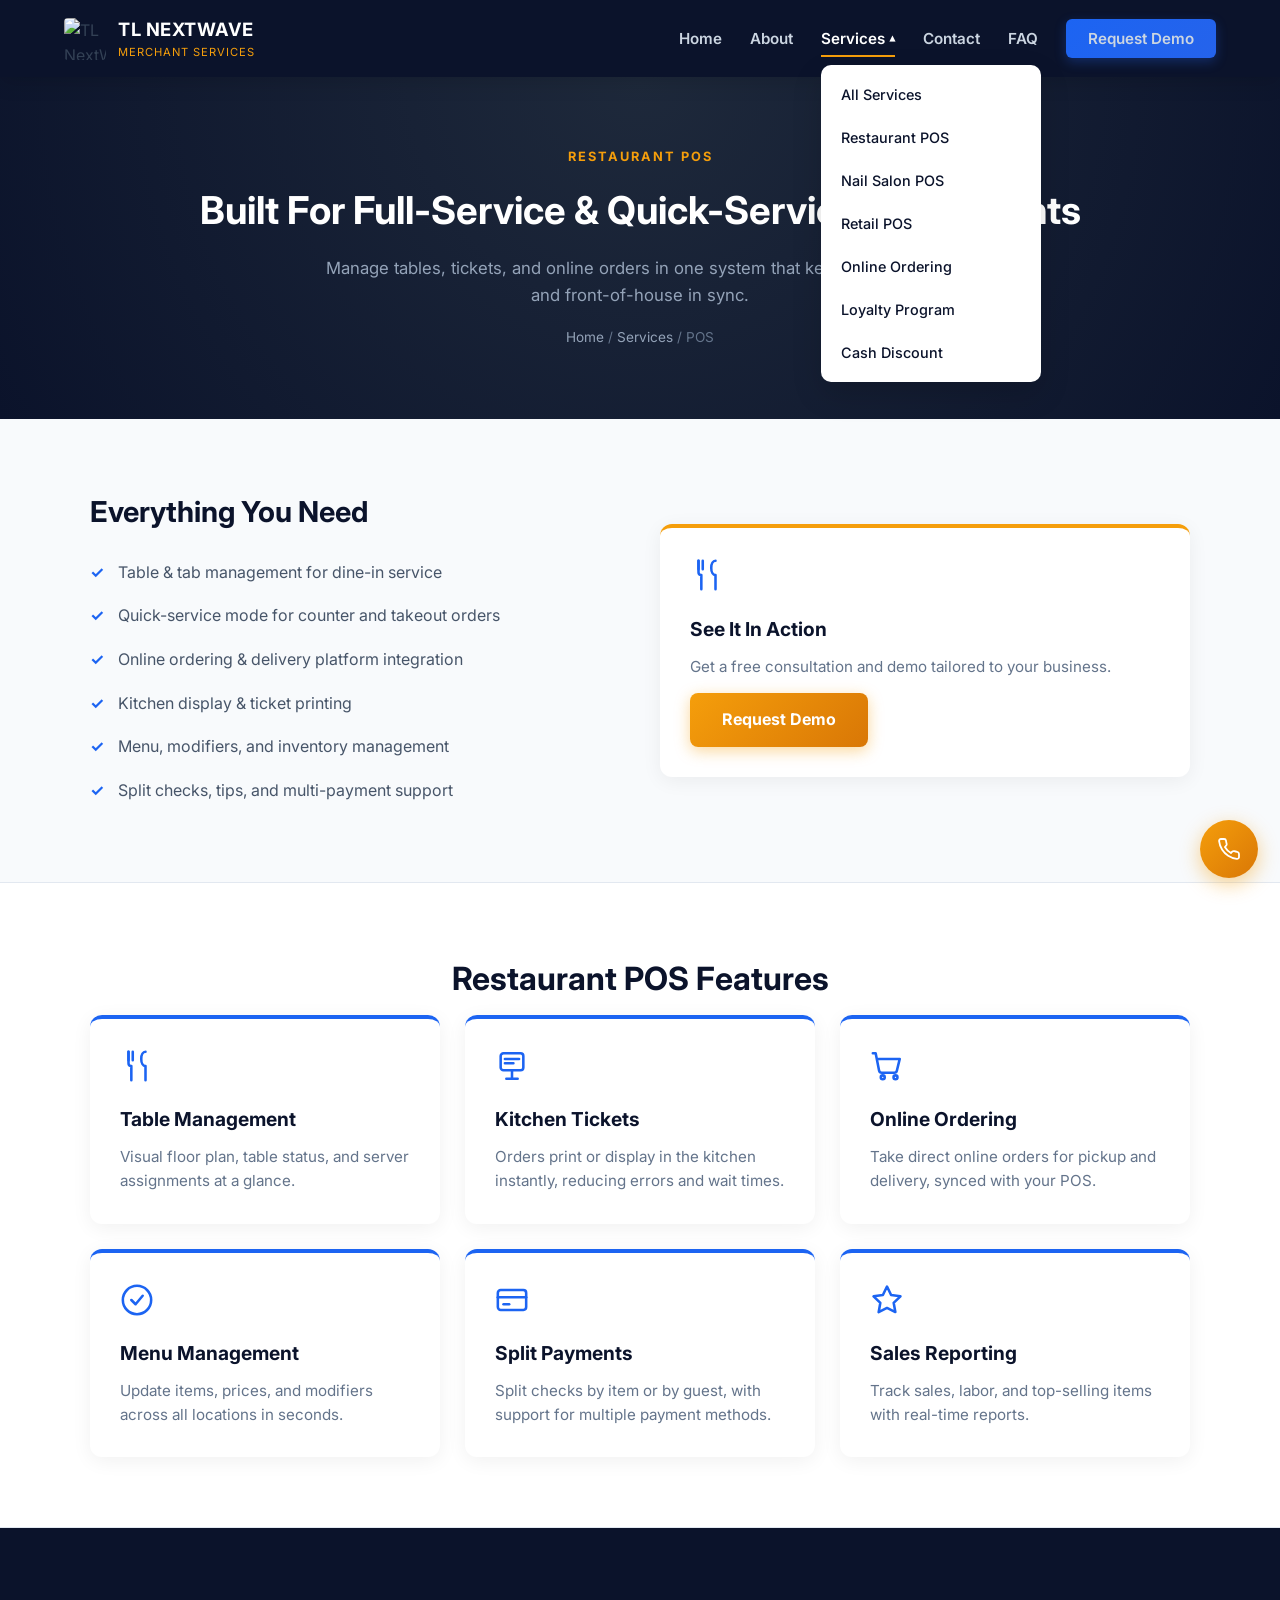
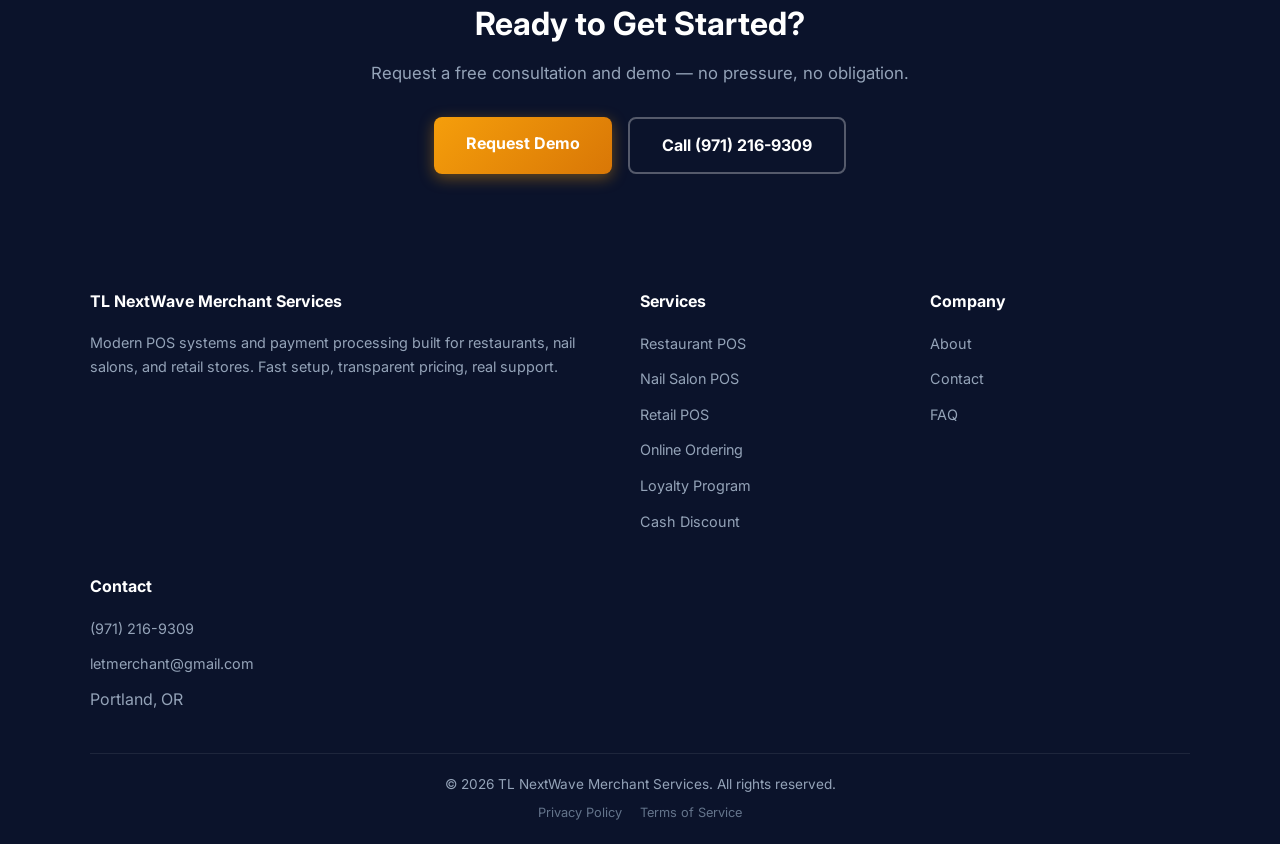
==== restaurant-pos.html @ 376841db "Add files via upload" ====
<!DOCTYPE html>
<html lang="en">
<head>
    <meta charset="UTF-8">
    <meta name="viewport" content="width=device-width, initial-scale=1.0">
    <title>Restaurant POS System | TL NextWave Merchant Services</title>
    <meta name="description" content="POS systems built for restaurants — table management, online ordering, kitchen tickets, and menu tools.">
    <link rel="canonical" href="https://www.tlnextwave.com/restaurant-pos.html">
    <meta property="og:title" content="Restaurant POS System | TL NextWave Merchant Services">
    <meta property="og:description" content="POS systems built for restaurants — table management, online ordering, kitchen tickets, and menu tools.">
    <meta property="og:type" content="website">
    <link rel="icon" href="icons/pos-terminal.svg" type="image/svg+xml">
    <link rel="preconnect" href="https://fonts.googleapis.com">
    <link href="https://fonts.googleapis.com/css2?family=Inter:wght@300;400;600;700&display=swap" rel="stylesheet">
    <link rel="stylesheet" href="css/style.css">
</head>
<body>

    <nav>
        <a href="index.html" class="nav-logo">
            <img src="images/logo.jpg" alt="TL NextWave Merchant Services logo" width="42" height="42">
            <div class="nav-logo-text">TL NEXTWAVE<span>MERCHANT SERVICES</span></div>
        </a>
        <ul class="nav-links" id="nav-links">
            <li><a href="index.html">Home</a></li>
            <li><a href="about.html">About</a></li>
            <li class="has-dropdown open">
    <a href="services.html" class="dropdown-toggle active">Services <span class="caret">&#9662;</span></a>
    <ul class="dropdown-menu">
        <li><a href="services.html">All Services</a></li>
<li><a href="restaurant-pos.html">Restaurant POS</a></li>
<li><a href="nail-salon-pos.html">Nail Salon POS</a></li>
<li><a href="retail-pos.html">Retail POS</a></li>
<li><a href="online-ordering.html">Online Ordering</a></li>
<li><a href="loyalty.html">Loyalty Program</a></li>
<li><a href="cash-discount.html">Cash Discount</a></li>
    </ul>
</li>
            <li><a href="contact.html">Contact</a></li>
            <li><a href="faq.html">FAQ</a></li>
            <li><a href="contact.html" class="nav-btn">Request Demo</a></li>
        </ul>
        <button class="nav-toggle" aria-label="Toggle menu" aria-expanded="false">
            <span></span><span></span><span></span>
        </button>
    </nav>

    <header class="page-header">
        <div class="eyebrow">Restaurant POS</div>
        <h1>Built For Full-Service & Quick-Service Restaurants</h1>
        <p>Manage tables, tickets, and online orders in one system that keeps your kitchen and front-of-house in sync.</p>
        <div class="breadcrumb"><a href="index.html">Home</a> / <a href="services.html">Services</a> / POS</div>
    </header>

    <section class="section">
        <div class="section-inner two-col">
            <div class="reveal">
                <h2 style="color:var(--primary-color); font-size:1.8rem; margin-bottom:16px;">Everything You Need</h2>
                <ul class="check-list">
                    <li>Table & tab management for dine-in service</li>
<li>Quick-service mode for counter and takeout orders</li>
<li>Online ordering & delivery platform integration</li>
<li>Kitchen display & ticket printing</li>
<li>Menu, modifiers, and inventory management</li>
<li>Split checks, tips, and multi-payment support</li>
                </ul>
            </div>
            <div class="reveal">
                <div class="card" style="border-top:4px solid var(--accent-color);">
                    <svg class="icon-svg" xmlns="http://www.w3.org/2000/svg" viewBox="0 0 24 24" fill="none" stroke="currentColor" stroke-width="1.8" stroke-linecap="round" stroke-linejoin="round"><path d="M6 2v8a2 2 0 0 0 2 2v10"/><path d="M6 2v6M9 2v6"/><path d="M18 2c-1.7 0-3 2-3 5s1.3 5 3 5v10"/></svg>

                    <h3>See It In Action</h3>
                    <p style="margin-bottom:14px;">Get a free consultation and demo tailored to your business.</p>
                    <div class="cta-buttons" style="justify-content:flex-start;">
                        <a href="contact.html" class="btn btn-primary">Request Demo</a>
                    </div>
                </div>
            </div>
        </div>
    </section>

    <section class="section alt">
        <div class="section-inner">
            <h2 class="section-title reveal">Restaurant POS Features</h2>
            <div class="grid">
                <div class="card reveal">
    <svg class="icon-svg" xmlns="http://www.w3.org/2000/svg" viewBox="0 0 24 24" fill="none" stroke="currentColor" stroke-width="1.8" stroke-linecap="round" stroke-linejoin="round"><path d="M6 2v8a2 2 0 0 0 2 2v10"/><path d="M6 2v6M9 2v6"/><path d="M18 2c-1.7 0-3 2-3 5s1.3 5 3 5v10"/></svg>

    <h3>Table Management</h3>
    <p>Visual floor plan, table status, and server assignments at a glance.</p>
    
</div>
    <div class="card reveal">
    <svg class="icon-svg" xmlns="http://www.w3.org/2000/svg" viewBox="0 0 24 24" fill="none" stroke="currentColor" stroke-width="1.8" stroke-linecap="round" stroke-linejoin="round"><rect x="4" y="3" width="16" height="12" rx="2"/><path d="M8 21h8M12 15v6"/><path d="M7 7h10M7 10h6"/></svg>

    <h3>Kitchen Tickets</h3>
    <p>Orders print or display in the kitchen instantly, reducing errors and wait times.</p>
    
</div>
    <div class="card reveal">
    <svg class="icon-svg" xmlns="http://www.w3.org/2000/svg" viewBox="0 0 24 24" fill="none" stroke="currentColor" stroke-width="1.8" stroke-linecap="round" stroke-linejoin="round"><circle cx="9" cy="20" r="1.4"/><circle cx="18" cy="20" r="1.4"/><path d="M2 3h2l2.4 12.2a2 2 0 0 0 2 1.6h8.6a2 2 0 0 0 2-1.6L21 7H6"/></svg>

    <h3>Online Ordering</h3>
    <p>Take direct online orders for pickup and delivery, synced with your POS.</p>
    
</div>
    <div class="card reveal">
    <svg class="icon-svg" xmlns="http://www.w3.org/2000/svg" viewBox="0 0 24 24" fill="none" stroke="currentColor" stroke-width="1.8" stroke-linecap="round" stroke-linejoin="round"><circle cx="12" cy="12" r="10"/><path d="m8 12 3 3 5-6"/></svg>

    <h3>Menu Management</h3>
    <p>Update items, prices, and modifiers across all locations in seconds.</p>
    
</div>
    <div class="card reveal">
    <svg class="icon-svg" xmlns="http://www.w3.org/2000/svg" viewBox="0 0 24 24" fill="none" stroke="currentColor" stroke-width="1.8" stroke-linecap="round" stroke-linejoin="round"><rect x="2" y="5" width="20" height="14" rx="2"/><path d="M2 10h20"/><path d="M6 15h4"/></svg>

    <h3>Split Payments</h3>
    <p>Split checks by item or by guest, with support for multiple payment methods.</p>
    
</div>
    <div class="card reveal">
    <svg class="icon-svg" xmlns="http://www.w3.org/2000/svg" viewBox="0 0 24 24" fill="none" stroke="currentColor" stroke-width="1.8" stroke-linecap="round" stroke-linejoin="round"><path d="M12 2.5l2.9 6 6.6.9-4.8 4.6 1.2 6.5L12 17.6l-5.9 3 1.2-6.6L2.5 9.4l6.6-.9z"/></svg>

    <h3>Sales Reporting</h3>
    <p>Track sales, labor, and top-selling items with real-time reports.</p>
    
</div>
            </div>
        </div>
    </section>

    <section class="contact-section">
        <div class="contact-box reveal">
            <h2>Ready to Get Started?</h2>
            <p>Request a free consultation and demo — no pressure, no obligation.</p>
            <div class="cta-buttons">
                <a href="contact.html" class="btn btn-primary">Request Demo</a>
                <a href="tel:19712169309" class="btn btn-secondary">Call (971) 216-9309</a>
            </div>
        </div>
    </section>


    <a href="tel:19712169309" class="floating-call" aria-label="Call TL NextWave now">
        <svg class="icon-svg" xmlns="http://www.w3.org/2000/svg" viewBox="0 0 24 24" fill="none" stroke="currentColor" stroke-width="1.8" stroke-linecap="round" stroke-linejoin="round"><path d="M22 16.9v3a2 2 0 0 1-2.2 2 19.8 19.8 0 0 1-8.6-3.1 19.5 19.5 0 0 1-6-6A19.8 19.8 0 0 1 2.1 4.2 2 2 0 0 1 4 2h3a2 2 0 0 1 2 1.7c.1 1 .3 2 .6 2.9a2 2 0 0 1-.5 2.1L7.9 10a16 16 0 0 0 6 6l1.3-1.3a2 2 0 0 1 2.1-.5c.9.3 1.9.5 2.9.6a2 2 0 0 1 1.7 2z"/></svg>

    </a>

    <footer>
        <div class="footer-grid">
            <div class="footer-col">
                <h4>TL NextWave Merchant Services</h4>
                <p>Modern POS systems and payment processing built for restaurants, nail salons, and retail stores. Fast setup, transparent pricing, real support.</p>
            </div>
            <div class="footer-col">
                <h4>Services</h4>
                <ul>
                    <li><a href="restaurant-pos.html">Restaurant POS</a></li>
                    <li><a href="nail-salon-pos.html">Nail Salon POS</a></li>
                    <li><a href="retail-pos.html">Retail POS</a></li>
                    <li><a href="online-ordering.html">Online Ordering</a></li>
                    <li><a href="loyalty.html">Loyalty Program</a></li>
                    <li><a href="cash-discount.html">Cash Discount</a></li>
                </ul>
            </div>
            <div class="footer-col">
                <h4>Company</h4>
                <ul>
                    <li><a href="about.html">About</a></li>
                    <li><a href="contact.html">Contact</a></li>
                    <li><a href="faq.html">FAQ</a></li>
                </ul>
            </div>
            <div class="footer-col">
                <h4>Contact</h4>
                <ul>
                    <li><a href="tel:19712169309">(971) 216-9309</a></li>
                    <li><a href="mailto:letmerchant@gmail.com">letmerchant@gmail.com</a></li>
                    <li>Portland, OR</li>
                </ul>
            </div>
        </div>
        <div class="footer-bottom">
            <p>&copy; 2026 TL NextWave Merchant Services. All rights reserved.</p>
            <div class="footer-legal">
                <a href="privacy.html">Privacy Policy</a>
                <a href="terms.html">Terms of Service</a>
            </div>
        </div>
    </footer>

    <script src="js/main.js"></script>
</body>
</html>
---- css/style.css ----
/* ===========================
   TL NextWave Merchant Services
   Shared Stylesheet
=========================== */

:root {
    --primary-color: #0b132b;
    --primary-light: #1e293b;
    --secondary-color: #1c64f2;
    --secondary-dark: #1d4ed8;
    --accent-color: #f59e0b;
    --accent-dark: #d97706;
    --text-color: #334155;
    --text-light: #64748b;
    --bg-light: #f8fafc;
    --white: #ffffff;
    --border-color: #e2e8f0;
}

* {
    margin: 0;
    padding: 0;
    box-sizing: border-box;
    font-family: 'Inter', sans-serif;
}

html {
    scroll-behavior: smooth;
}

body {
    color: var(--text-color);
    background-color: var(--bg-light);
    line-height: 1.6;
    overflow-x: hidden;
}

a {
    color: inherit;
}

img {
    max-width: 100%;
    display: block;
}

.container {
    max-width: 1100px;
    margin: 0 auto;
    padding: 0 20px;
}

/* ===== Navigation ===== */
nav {
    background-color: var(--primary-color);
    padding: 15px 5%;
    display: flex;
    justify-content: space-between;
    align-items: center;
    position: sticky;
    top: 0;
    z-index: 1000;
    box-shadow: 0 4px 20px rgba(0,0,0,0.15);
}

.nav-logo {
    display: flex;
    align-items: center;
    gap: 12px;
    text-decoration: none;
}

.nav-logo img {
    height: 42px;
    width: auto;
    border-radius: 4px;
}

.nav-logo-text {
    color: var(--white);
    font-size: 1.15rem;
    font-weight: 700;
    letter-spacing: 0.5px;
}

.nav-logo-text span {
    color: var(--accent-color);
    display: block;
    font-size: 0.7rem;
    font-weight: 400;
    letter-spacing: 1px;
}

.nav-links {
    display: flex;
    align-items: center;
    gap: 28px;
    list-style: none;
}

.nav-links a {
    color: #cbd5e1;
    text-decoration: none;
    font-size: 0.95rem;
    font-weight: 600;
    transition: color 0.2s;
    position: relative;
}

.nav-links a:hover,
.nav-links a.active {
    color: var(--white);
}

.nav-links a.active::after {
    content: "";
    position: absolute;
    left: 0;
    bottom: -6px;
    width: 100%;
    height: 2px;
    background: var(--accent-color);
}

/* Dropdown */
.has-dropdown {
    position: relative;
}

.dropdown-toggle {
    display: flex;
    align-items: center;
    gap: 4px;
    cursor: pointer;
}

.dropdown-toggle .caret {
    font-size: 0.7rem;
    transition: transform 0.2s;
}

.has-dropdown.open .dropdown-toggle .caret {
    transform: rotate(180deg);
}

.dropdown-menu {
    list-style: none;
    position: absolute;
    top: calc(100% + 14px);
    left: 0;
    background: var(--white);
    border-radius: 10px;
    box-shadow: 0 12px 30px rgba(0,0,0,0.15);
    min-width: 220px;
    padding: 8px;
    opacity: 0;
    visibility: hidden;
    transform: translateY(6px);
    transition: opacity 0.2s, transform 0.2s, visibility 0.2s;
}

.has-dropdown.open .dropdown-menu,
.has-dropdown:hover .dropdown-menu {
    opacity: 1;
    visibility: visible;
    transform: translateY(0);
}

.dropdown-menu li a {
    display: block;
    padding: 10px 12px;
    border-radius: 6px;
    color: var(--primary-color) !important;
    font-size: 0.9rem;
    font-weight: 500 !important;
}

.dropdown-menu li a:hover {
    background: var(--bg-light);
    color: var(--secondary-color) !important;
}

@media (max-width: 900px) {
    .dropdown-menu {
        position: static;
        box-shadow: none;
        opacity: 1;
        visibility: visible;
        transform: none;
        max-height: 0;
        overflow: hidden;
        padding: 0;
        transition: max-height 0.3s ease;
        background: rgba(255,255,255,0.03);
    }

    .has-dropdown.open .dropdown-menu {
        max-height: 400px;
        padding: 6px 0 6px 14px;
    }

    .dropdown-menu li a {
        color: #cbd5e1 !important;
    }

    .dropdown-menu li a:hover {
        background: rgba(255,255,255,0.06);
        color: var(--white) !important;
    }
}

.nav-btn {
    background: linear-gradient(135deg, #1c64f2, #2563eb);
    color: var(--white);
    padding: 10px 22px;
    border-radius: 6px;
    text-decoration: none;
    font-weight: 600;
    font-size: 0.9rem;
    transition: transform 0.2s, box-shadow 0.2s;
    box-shadow: 0 4px 12px rgba(37, 99, 235, 0.3);
    white-space: nowrap;
}

.nav-btn:hover {
    transform: translateY(-2px);
    box-shadow: 0 6px 16px rgba(37, 99, 235, 0.4);
}

.nav-toggle {
    display: none;
    flex-direction: column;
    gap: 5px;
    background: none;
    border: none;
    cursor: pointer;
    padding: 6px;
}

.nav-toggle span {
    width: 26px;
    height: 2px;
    background: var(--white);
    transition: transform 0.3s, opacity 0.3s;
}

/* ===== Page Header (sub-pages) ===== */
.page-header {
    background: radial-gradient(circle at top, #1e293b 0%, #0b132b 100%);
    color: var(--white);
    text-align: center;
    padding: 70px 20px;
}

.page-header .eyebrow {
    color: var(--accent-color);
    font-weight: 700;
    letter-spacing: 2px;
    font-size: 0.8rem;
    text-transform: uppercase;
    margin-bottom: 12px;
}

.page-header h1 {
    font-size: 2.4rem;
    font-weight: 700;
    margin-bottom: 14px;
}

.page-header p {
    color: #94a3b8;
    max-width: 650px;
    margin: 0 auto;
    font-size: 1.05rem;
}

.breadcrumb {
    margin-top: 18px;
    font-size: 0.85rem;
    color: #64748b;
}

.breadcrumb a {
    color: #94a3b8;
    text-decoration: none;
}

.breadcrumb a:hover {
    color: var(--accent-color);
}

/* ===== Hero (home) ===== */
.hero {
    background: radial-gradient(circle at top, #1e293b 0%, #0b132b 100%);
    color: var(--white);
    text-align: center;
    padding: 60px 20px 80px;
}

.hero-logo {
    max-width: 240px;
    width: 100%;
    height: auto;
    margin-bottom: 25px;
    filter: drop-shadow(0 10px 20px rgba(0,0,0,0.3));
}

.hero h1 {
    font-size: 2.6rem;
    font-weight: 700;
    margin-bottom: 15px;
    background: linear-gradient(180deg, #ffffff 0%, #cbd5e1 100%);
    -webkit-background-clip: text;
    -webkit-text-fill-color: transparent;
}

.hero p.subtitle {
    font-size: 1.2rem;
    color: #94a3b8;
    margin-bottom: 30px;
    max-width: 700px;
    margin-left: auto;
    margin-right: auto;
}

.industries {
    display: flex;
    justify-content: center;
    gap: 16px;
    flex-wrap: wrap;
    margin-top: 10px;
}

.industry-pill {
    background: rgba(28, 100, 242, 0.15);
    border: 1px solid rgba(28, 100, 242, 0.35);
    padding: 8px 20px;
    border-radius: 20px;
    font-size: 0.95rem;
    color: #cbd5e1;
    font-weight: 600;
    text-decoration: none;
    transition: background 0.2s, transform 0.2s;
}

.industry-pill:hover {
    background: rgba(28, 100, 242, 0.28);
    transform: translateY(-2px);
}

/* ===== Sections ===== */
.section {
    padding: 70px 20px;
}

.section.alt {
    background: var(--white);
    border-top: 1px solid var(--border-color);
    border-bottom: 1px solid var(--border-color);
}

.section-inner {
    max-width: 1100px;
    margin: 0 auto;
}

.section-title {
    text-align: center;
    font-size: 2rem;
    color: var(--primary-color);
    margin-bottom: 10px;
}

.section-subtitle {
    text-align: center;
    color: var(--text-light);
    margin-bottom: 40px;
    font-size: 1rem;
    max-width: 600px;
    margin-left: auto;
    margin-right: auto;
}

/* ===== Cards / Grids ===== */
.grid {
    display: grid;
    grid-template-columns: repeat(auto-fit, minmax(280px, 1fr));
    gap: 25px;
}

.card {
    background: var(--white);
    padding: 30px;
    border-radius: 12px;
    box-shadow: 0 4px 20px rgba(0,0,0,0.06);
    transition: transform 0.3s, box-shadow 0.3s;
    border-top: 4px solid var(--secondary-color);
    text-decoration: none;
    color: inherit;
    display: block;
}

.card:hover {
    transform: translateY(-5px);
    box-shadow: 0 12px 25px rgba(0,0,0,0.12);
}

.card .icon {
    font-size: 1.8rem;
    margin-bottom: 12px;
    display: block;
}

.card h3 {
    font-size: 1.2rem;
    color: var(--primary-color);
    margin-bottom: 10px;
}

.card p {
    color: var(--text-light);
    font-size: 0.95rem;
}

.card .link-arrow {
    display: inline-block;
    margin-top: 14px;
    color: var(--secondary-color);
    font-weight: 700;
    font-size: 0.9rem;
}

/* Feature list with checkmarks */
.check-list {
    list-style: none;
    padding: 0;
}

.check-list li {
    padding: 9px 0;
    color: #475569;
    padding-left: 28px;
    position: relative;
}

.check-list li::before {
    content: "✓";
    position: absolute;
    left: 0;
    color: var(--secondary-color);
    font-weight: 700;
}

/* Two-column layout */
.two-col {
    display: grid;
    grid-template-columns: 1fr 1fr;
    gap: 40px;
    align-items: center;
}

@media (max-width: 800px) {
    .two-col { grid-template-columns: 1fr; }
}

.stat-strip {
    display: flex;
    justify-content: center;
    gap: 50px;
    flex-wrap: wrap;
    padding: 40px 20px;
    background: var(--primary-color);
}

.stat {
    text-align: center;
    color: var(--white);
}

.stat .num {
    font-size: 2.2rem;
    font-weight: 700;
    color: var(--accent-color);
}

.stat .label {
    font-size: 0.85rem;
    color: #94a3b8;
    margin-top: 4px;
}

/* ===== Buttons ===== */
.btn {
    display: inline-block;
    padding: 14px 32px;
    font-size: 1rem;
    font-weight: 700;
    border-radius: 8px;
    text-decoration: none;
    transition: transform 0.2s, box-shadow 0.2s;
    border: none;
    cursor: pointer;
}

.btn-primary {
    background: linear-gradient(135deg, #f59e0b, #d97706);
    color: var(--white);
    box-shadow: 0 4px 15px rgba(245, 158, 11, 0.4);
}

.btn-primary:hover {
    transform: translateY(-2px);
    box-shadow: 0 6px 20px rgba(245, 158, 11, 0.5);
}

.btn-secondary {
    background: transparent;
    border: 2px solid rgba(255,255,255,0.3);
    color: var(--white);
}

.btn-secondary:hover {
    background: rgba(255,255,255,0.08);
    transform: translateY(-2px);
}

.btn-outline {
    background: transparent;
    border: 2px solid var(--secondary-color);
    color: var(--secondary-color);
}

.btn-outline:hover {
    background: var(--secondary-color);
    color: var(--white);
}

.cta-buttons {
    display: flex;
    justify-content: center;
    gap: 16px;
    flex-wrap: wrap;
}

/* ===== Contact Section (shared) ===== */
.contact-section {
    background-color: var(--primary-color);
    padding: 70px 20px;
    text-align: center;
}

.contact-box h2 {
    font-size: 2rem;
    color: var(--white);
    margin-bottom: 10px;
}

.contact-box p {
    color: #94a3b8;
    margin-bottom: 30px;
    font-size: 1.05rem;
}

.contact-details {
    display: flex;
    justify-content: center;
    gap: 30px;
    flex-wrap: wrap;
    margin-bottom: 35px;
}

.contact-item {
    color: #cbd5e1;
    text-decoration: none;
    font-size: 1.05rem;
    font-weight: 600;
    display: flex;
    align-items: center;
    gap: 8px;
    transition: color 0.2s;
}

.contact-item:hover {
    color: var(--accent-color);
}

/* ===== Contact Form ===== */
.form-card {
    background: var(--white);
    border-radius: 14px;
    padding: 40px;
    box-shadow: 0 4px 20px rgba(0,0,0,0.06);
    border: 1px solid var(--border-color);
}

.form-group {
    margin-bottom: 20px;
    text-align: left;
}

.form-group label {
    display: block;
    font-weight: 600;
    font-size: 0.9rem;
    color: var(--primary-color);
    margin-bottom: 6px;
}

.form-group input,
.form-group textarea,
.form-group select {
    width: 100%;
    padding: 12px 14px;
    border: 1px solid var(--border-color);
    border-radius: 8px;
    font-size: 0.95rem;
    color: var(--text-color);
    transition: border-color 0.2s, box-shadow 0.2s;
    font-family: inherit;
}

.form-group input:focus,
.form-group textarea:focus,
.form-group select:focus {
    outline: none;
    border-color: var(--secondary-color);
    box-shadow: 0 0 0 3px rgba(28, 100, 242, 0.15);
}

.form-error {
    color: #dc2626;
    font-size: 0.8rem;
    margin-top: 5px;
    display: none;
}

.form-status {
    margin-top: 18px;
    padding: 14px;
    border-radius: 8px;
    font-size: 0.9rem;
    display: none;
}

.form-status.success {
    background: #dcfce7;
    color: #166534;
    display: block;
}

/* ===== FAQ Accordion ===== */
.faq-item {
    background: var(--white);
    border: 1px solid var(--border-color);
    border-radius: 10px;
    margin-bottom: 14px;
    overflow: hidden;
}

.faq-question {
    width: 100%;
    background: none;
    border: none;
    text-align: left;
    padding: 20px 24px;
    font-size: 1rem;
    font-weight: 600;
    color: var(--primary-color);
    cursor: pointer;
    display: flex;
    justify-content: space-between;
    align-items: center;
    gap: 20px;
}

.faq-question .icon {
    font-size: 1.3rem;
    color: var(--secondary-color);
    transition: transform 0.3s;
    flex-shrink: 0;
}

.faq-item.open .faq-question .icon {
    transform: rotate(45deg);
}

.faq-answer {
    max-height: 0;
    overflow: hidden;
    transition: max-height 0.3s ease, padding 0.3s ease;
    padding: 0 24px;
    color: var(--text-light);
    font-size: 0.95rem;
}

.faq-item.open .faq-answer {
    max-height: 300px;
    padding: 0 24px 20px;
}

/* ===== Footer ===== */
footer {
    background-color: var(--primary-color);
    color: #94a3b8;
    padding: 45px 20px 20px;
}

.footer-grid {
    max-width: 1100px;
    margin: 0 auto;
    display: grid;
    grid-template-columns: 2fr 1fr 1fr;
    gap: 30px;
    padding-bottom: 30px;
}

.footer-col h4 {
    color: var(--white);
    font-size: 1rem;
    margin-bottom: 16px;
}

.footer-col p {
    font-size: 0.9rem;
    color: #94a3b8;
    line-height: 1.7;
}

.footer-col ul {
    list-style: none;
    padding: 0;
}

.footer-col ul li {
    margin-bottom: 10px;
}

.footer-col ul li a {
    color: #94a3b8;
    text-decoration: none;
    font-size: 0.9rem;
    transition: color 0.2s;
}

.footer-col ul li a:hover {
    color: var(--accent-color);
}

.footer-bottom {
    max-width: 1100px;
    margin: 0 auto;
    text-align: center;
    padding-top: 20px;
    border-top: 1px solid rgba(255,255,255,0.08);
    font-size: 0.85rem;
}

@media (max-width: 768px) {
    .footer-grid { grid-template-columns: 1fr; }
}

/* ===== Scroll Reveal Animation ===== */
.reveal {
    opacity: 0;
    transform: translateY(24px);
    transition: opacity 0.6s ease, transform 0.6s ease;
}

.reveal.visible {
    opacity: 1;
    transform: translateY(0);
}

@media (prefers-reduced-motion: reduce) {
    .reveal {
        opacity: 1;
        transform: none;
        transition: none;
    }
    html {
        scroll-behavior: auto;
    }
}

/* ===== Responsive Nav ===== */
@media (max-width: 900px) {
    .nav-toggle {
        display: flex;
    }

    .nav-links {
        position: fixed;
        top: 73px;
        left: 0;
        right: 0;
        background: var(--primary-color);
        flex-direction: column;
        align-items: flex-start;
        padding: 20px 5%;
        gap: 0;
        transform: translateY(-150%);
        opacity: 0;
        transition: transform 0.3s ease, opacity 0.3s ease;
        border-top: 1px solid rgba(255,255,255,0.08);
    }

    .nav-links.open {
        transform: translateY(0);
        opacity: 1;
    }

    .nav-links li {
        width: 100%;
        border-bottom: 1px solid rgba(255,255,255,0.06);
    }

    .nav-links a {
        display: block;
        padding: 14px 0;
    }

    .nav-links .nav-btn {
        margin: 14px 0;
        display: inline-block;
    }
}

@media (max-width: 768px) {
    .hero h1, .page-header h1 { font-size: 2rem; }
    .hero p.subtitle { font-size: 1rem; }
    .hero-logo { max-width: 180px; }
    .section-title { font-size: 1.6rem; }
}

/* ===== SVG Icons ===== */
.icon-svg {
    width: 34px;
    height: 34px;
    color: var(--secondary-color);
    margin-bottom: 14px;
}

.icon-svg.accent { color: var(--accent-color); }

.icon-circle {
    width: 56px;
    height: 56px;
    border-radius: 50%;
    background: rgba(28, 100, 242, 0.1);
    display: flex;
    align-items: center;
    justify-content: center;
    margin-bottom: 16px;
}

.icon-circle .icon-svg {
    margin-bottom: 0;
    width: 26px;
    height: 26px;
}

/* ===== Testimonials ===== */
.testimonial-card {
    background: var(--white);
    border-radius: 14px;
    padding: 30px;
    box-shadow: 0 4px 20px rgba(0,0,0,0.06);
    border: 1px solid var(--border-color);
    position: relative;
}

.testimonial-card .icon-svg {
    color: var(--accent-color);
    width: 28px;
    height: 28px;
    margin-bottom: 14px;
}

.testimonial-card p.quote-text {
    color: var(--text-color);
    font-size: 0.98rem;
    margin-bottom: 20px;
    font-style: italic;
}

.testimonial-author {
    display: flex;
    align-items: center;
    gap: 12px;
}

.testimonial-avatar {
    width: 44px;
    height: 44px;
    border-radius: 50%;
    background: var(--primary-color);
    color: var(--white);
    display: flex;
    align-items: center;
    justify-content: center;
    font-weight: 700;
    font-size: 0.9rem;
    flex-shrink: 0;
}

.testimonial-author .name {
    font-weight: 700;
    color: var(--primary-color);
    font-size: 0.95rem;
}

.testimonial-author .role {
    color: var(--text-light);
    font-size: 0.82rem;
}

.stars {
    color: var(--accent-color);
    font-size: 0.9rem;
    margin-bottom: 12px;
    letter-spacing: 2px;
}

/* ===== Google Map ===== */
.map-wrap {
    border-radius: 14px;
    overflow: hidden;
    box-shadow: 0 4px 20px rgba(0,0,0,0.08);
    border: 1px solid var(--border-color);
    line-height: 0;
}

.map-wrap iframe {
    width: 100%;
    height: 340px;
    border: 0;
    display: block;
}

/* ===== Floating Call Now Button ===== */
.floating-call {
    position: fixed;
    bottom: 22px;
    right: 22px;
    background: linear-gradient(135deg, #f59e0b, #d97706);
    color: var(--white);
    width: 58px;
    height: 58px;
    border-radius: 50%;
    display: flex;
    align-items: center;
    justify-content: center;
    box-shadow: 0 6px 20px rgba(245, 158, 11, 0.45);
    z-index: 900;
    text-decoration: none;
    transition: transform 0.2s;
}

.floating-call:hover {
    transform: scale(1.08);
}

.floating-call .icon-svg {
    width: 24px;
    height: 24px;
    margin: 0;
    color: var(--white);
}

@media (max-width: 768px) {
    .floating-call { bottom: 16px; right: 16px; width: 52px; height: 52px; }
}

/* ===== Legal pages ===== */
.legal-content {
    max-width: 800px;
    margin: 0 auto;
    color: var(--text-color);
}

.legal-content h2 {
    color: var(--primary-color);
    font-size: 1.3rem;
    margin: 32px 0 12px;
}

.legal-content h2:first-child {
    margin-top: 0;
}

.legal-content p, .legal-content li {
    color: var(--text-light);
    margin-bottom: 12px;
    font-size: 0.97rem;
}

.legal-content ul {
    padding-left: 22px;
}

.legal-updated {
    color: var(--text-light);
    font-size: 0.85rem;
    margin-bottom: 30px;
    text-align: center;
}

/* Footer legal row */
.footer-legal {
    display: flex;
    justify-content: center;
    gap: 18px;
    margin-top: 8px;
    flex-wrap: wrap;
}

.footer-legal a {
    color: #64748b;
    text-decoration: none;
    font-size: 0.8rem;
}

.footer-legal a:hover {
    color: var(--accent-color);
}

/* Focus visibility for accessibility */
a:focus-visible,
button:focus-visible,
input:focus-visible,
textarea:focus-visible {
    outline: 3px solid var(--accent-color);
    outline-offset: 2px;
}
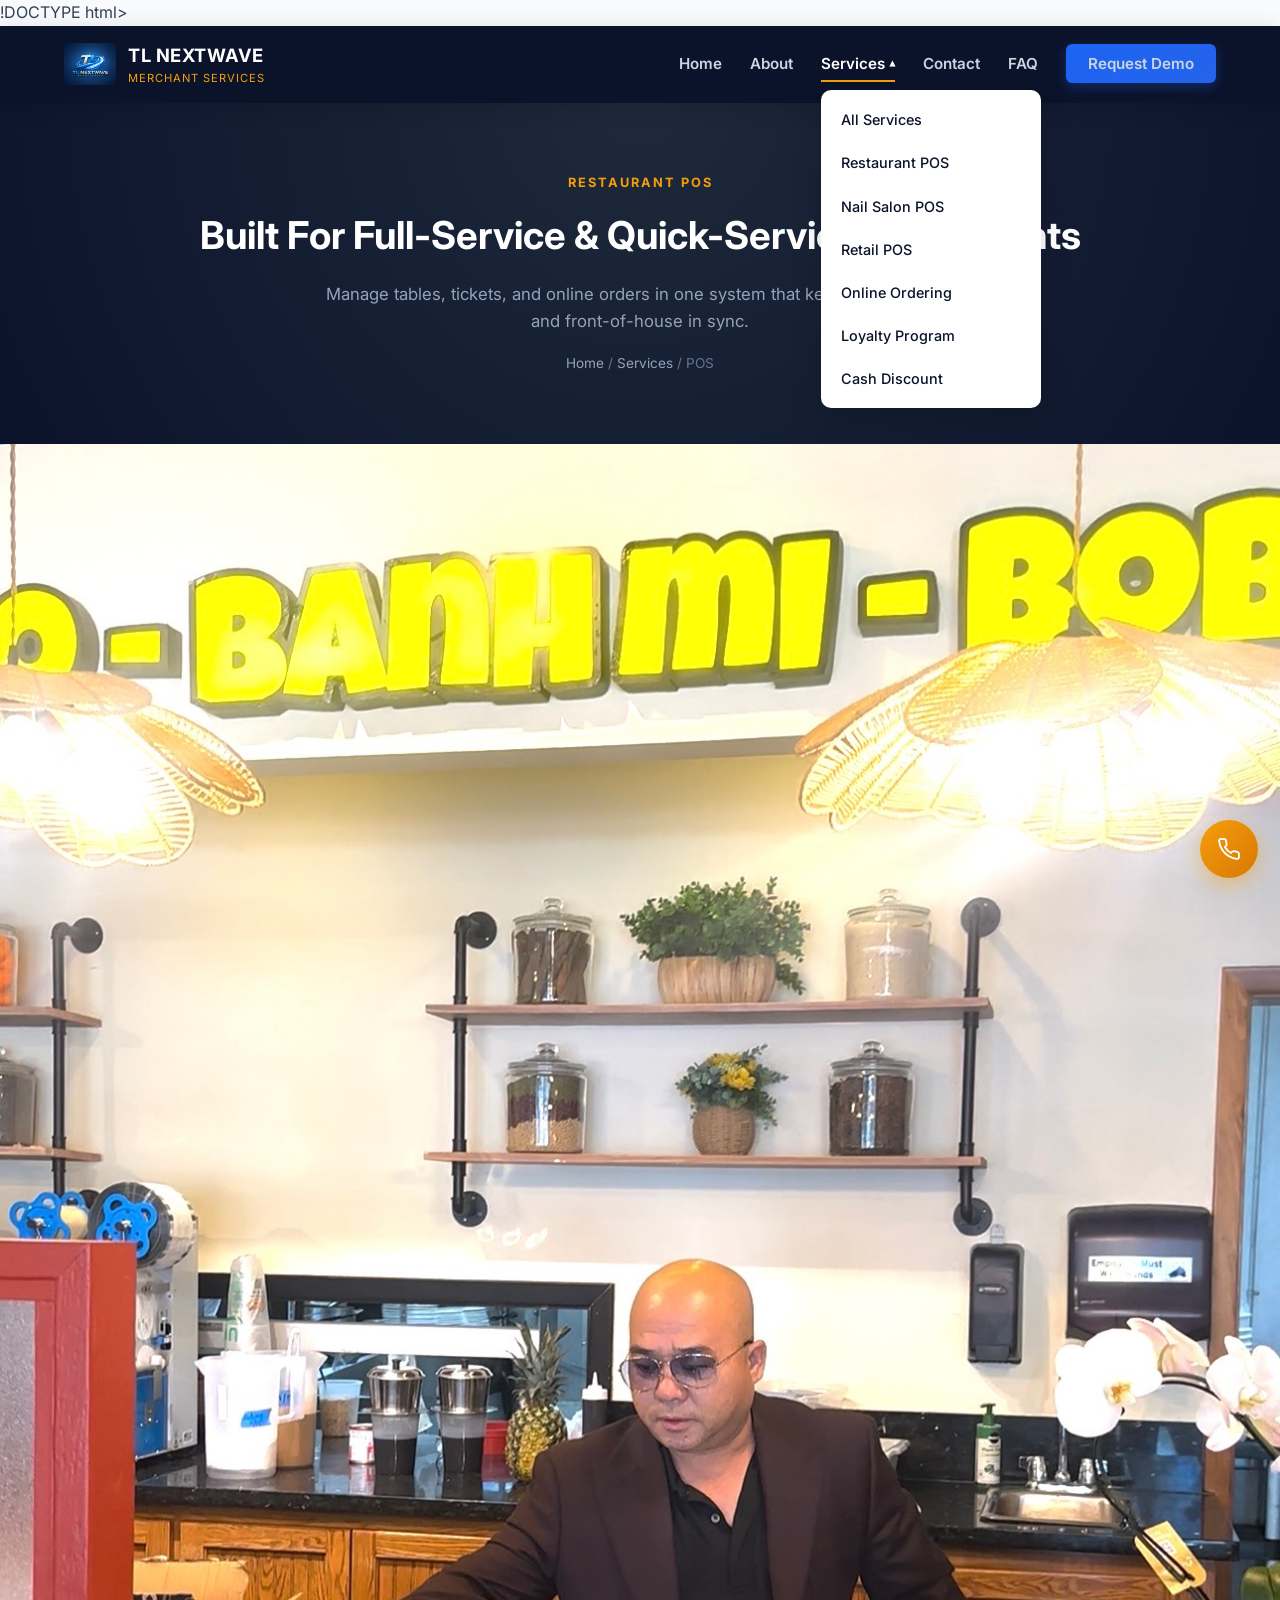
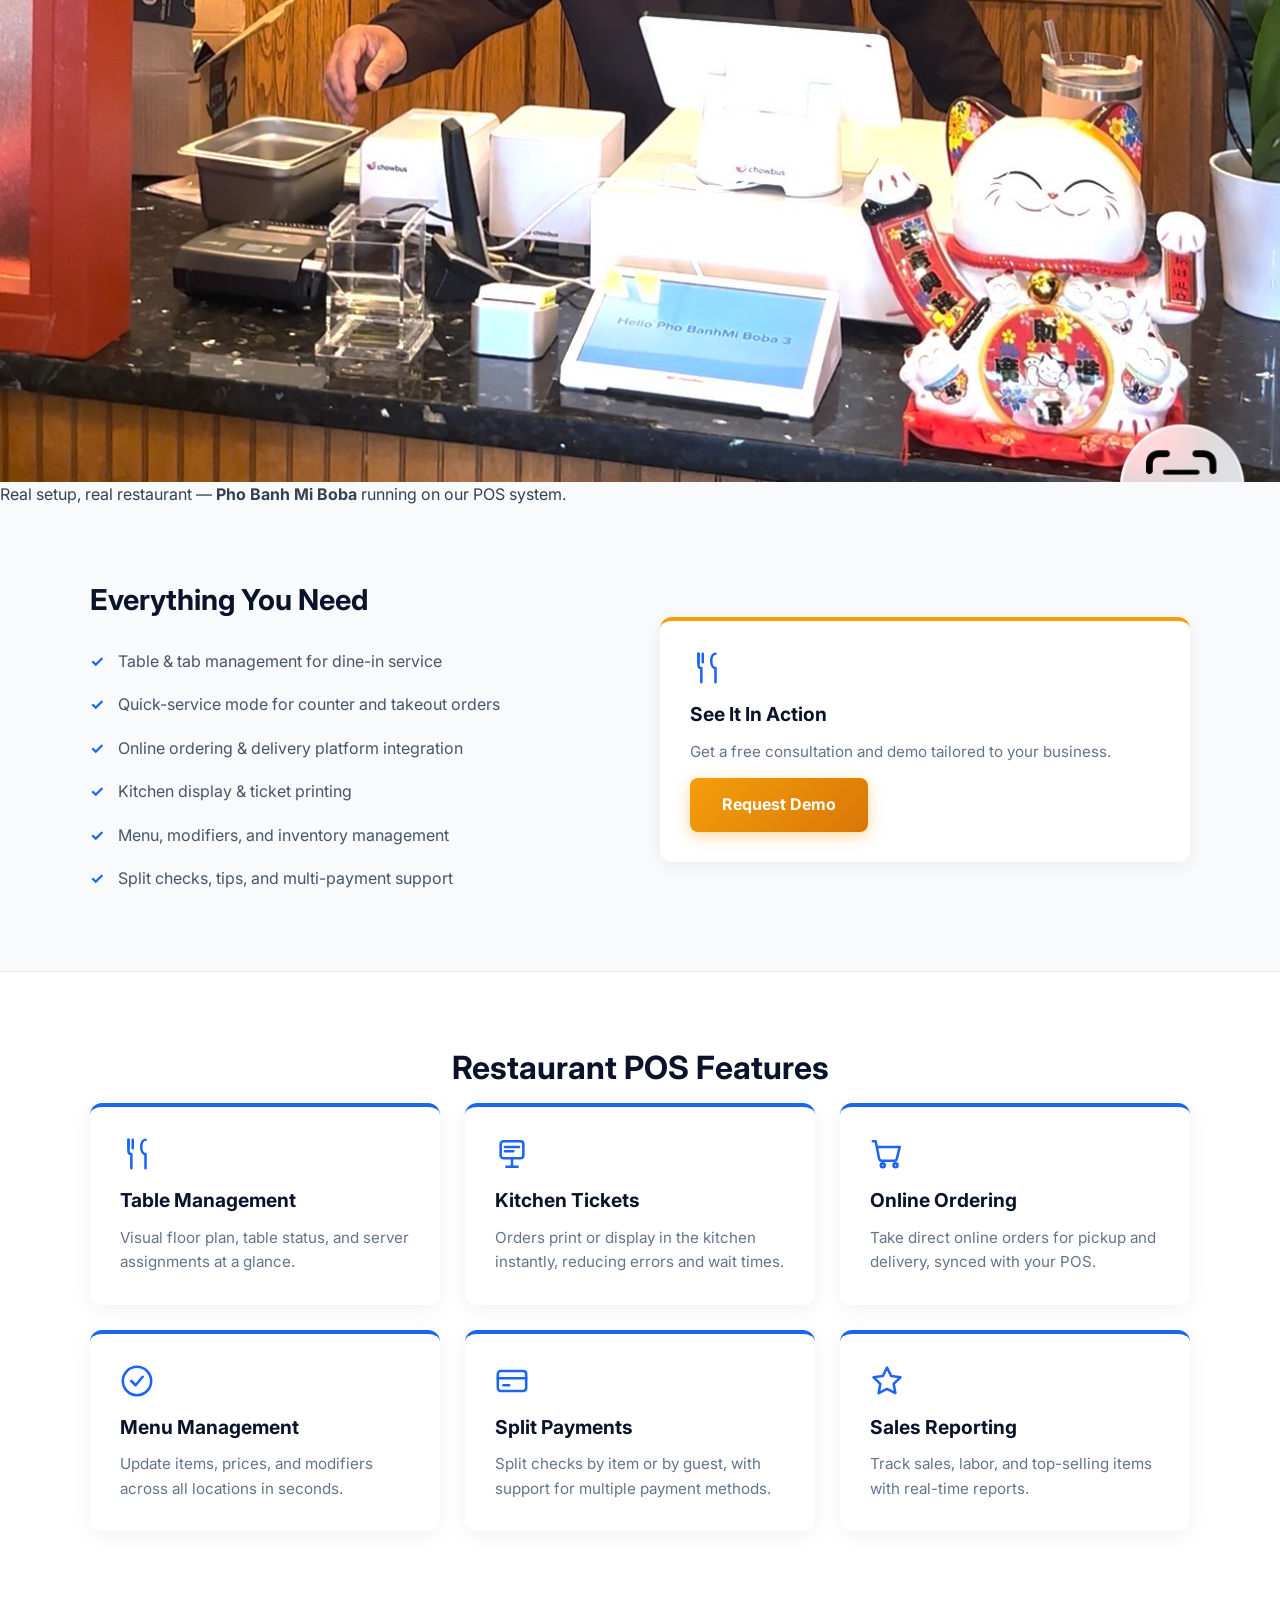
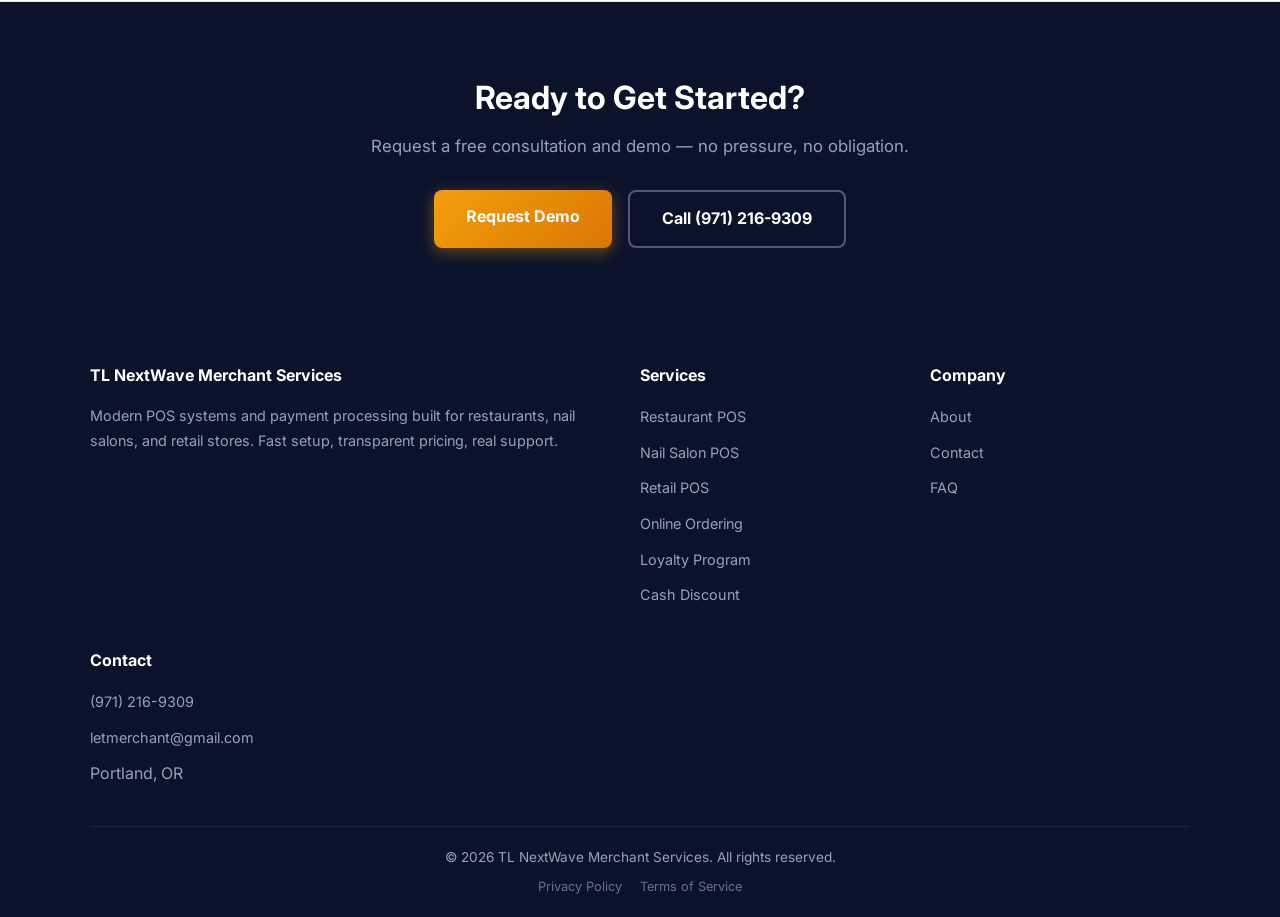
==== commit 24d3dee9: "Add photo showcase section to restaurant POS page Added a photo showcase section with an image and c" ====
--- a/restaurant-pos.html
+++ b/restaurant-pos.html
@@ -1,4 +1,4 @@
-<!DOCTYPE html>
+!DOCTYPE html>
 <html lang="en">
 <head>
     <meta charset="UTF-8">
@@ -52,6 +52,13 @@
         <div class="breadcrumb"><a href="index.html">Home</a> / <a href="services.html">Services</a> / POS</div>
     </header>
 
+    <div class="photo-showcase">
+        <div class="photo-showcase-inner reveal">
+            <img src="images/restaurant-customer.jpg" alt="Restaurant owner using TL NextWave POS system at checkout counter">
+            <div class="photo-caption">Real setup, real restaurant &mdash; <strong>Pho Banh Mi Boba</strong> running on our POS system.</div>
+        </div>
+    </div>
+
     <section class="section">
         <div class="section-inner two-col">
             <div class="reveal">
